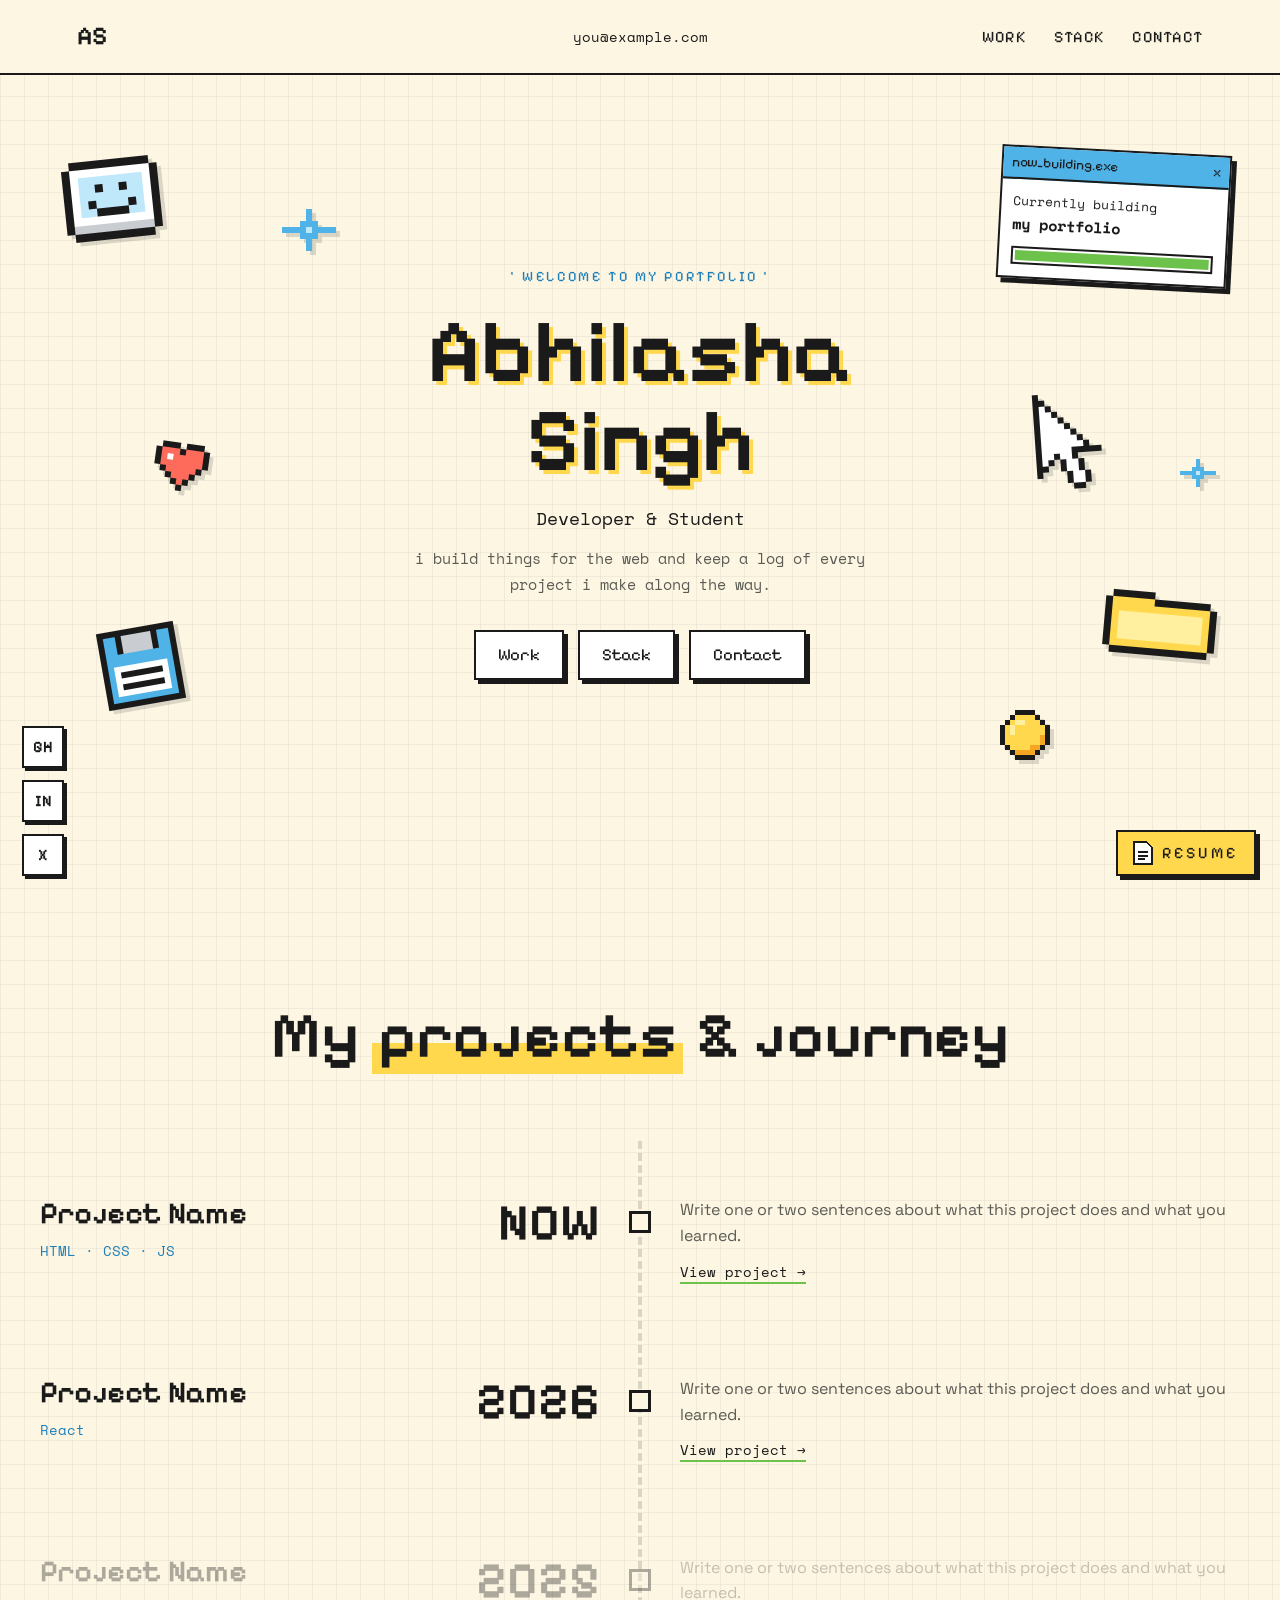
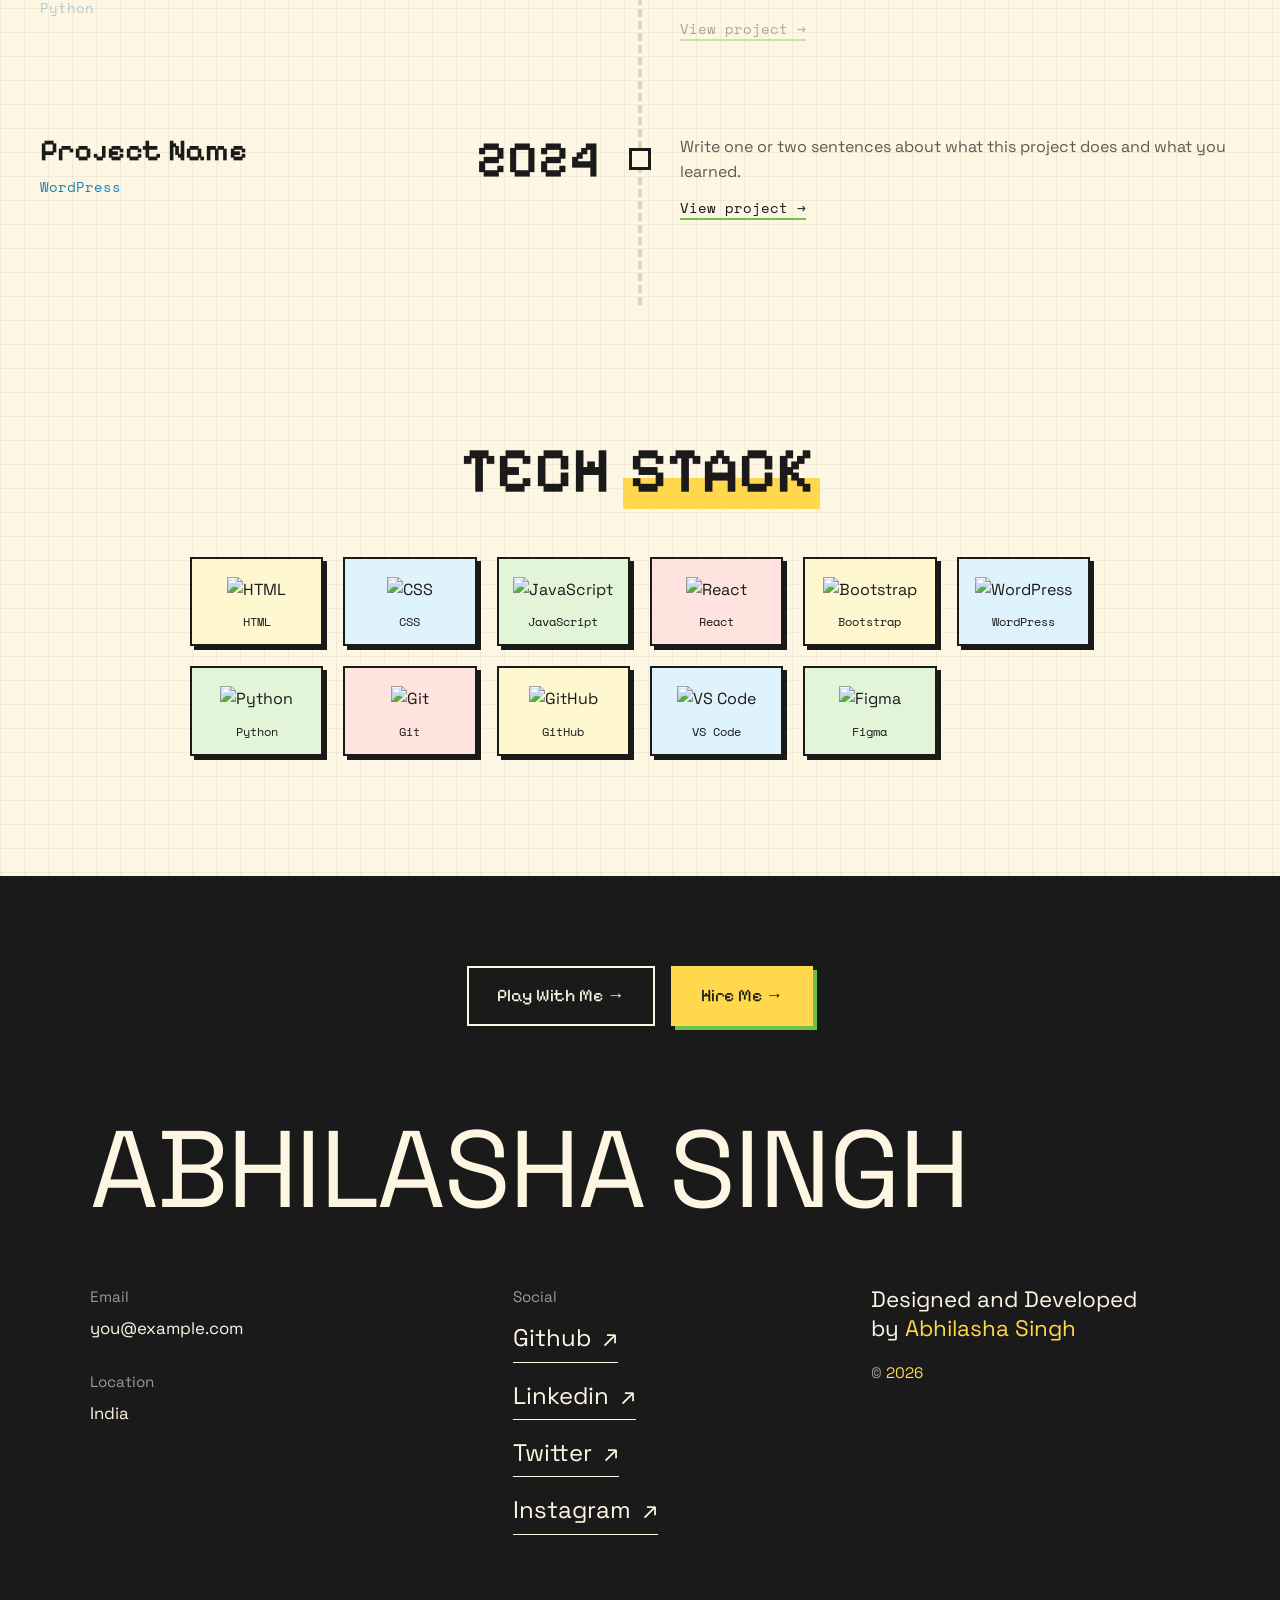
==== index.html @ d22fb665 "second commit" ====
<!DOCTYPE html>
<html lang="en">
<head>
  <meta charset="UTF-8">
  <meta name="viewport" content="width=device-width, initial-scale=1.0">
  <title>Abhilasha Singh | Portfolio</title>

  <!-- Fonts: Pixelify Sans (pixel), Space Grotesk (clean), Space Mono (code-like) -->
  <link rel="preconnect" href="https://fonts.googleapis.com">
  <link rel="preconnect" href="https://fonts.gstatic.com" crossorigin>
  <link href="https://fonts.googleapis.com/css2?family=Pixelify+Sans:wght@400;600&family=Space+Grotesk:wght@300;400;500&family=Space+Mono&display=swap" rel="stylesheet">

  <link rel="stylesheet" href="style.css">
</head>
<body>

  <!-- ========== TOP NAV ========== -->
  <header class="nav">
    <a class="logo" href="#home">AS</a>
    <a class="nav-email" href="mailto:you@example.com">you@example.com</a>
    <nav class="nav-links">
      <a href="#work">Work</a>
      <a href="#stack">Stack</a>
      <a href="#contact">Contact</a>
    </nav>
  </header>

  <!-- ========== FIXED SOCIAL ICONS ========== -->
  <aside class="socials">
    <a class="soc" href="https://github.com/yourusername" target="_blank" rel="noopener" aria-label="GitHub">GH</a>
    <a class="soc" href="https://linkedin.com/in/yourusername" target="_blank" rel="noopener" aria-label="LinkedIn">IN</a>
    <a class="soc" href="https://x.com/yourusername" target="_blank" rel="noopener" aria-label="X">X</a>
  </aside>

  <!-- ========== FIXED RESUME BUTTON ========== -->
<a class="resume" id="resumeBtn" href="resume.pdf" target="_blank" rel="noopener">    <svg viewBox="0 0 10 12" width="18" height="22" shape-rendering="crispEdges" style="overflow:visible" aria-hidden="true">
      <path d="M0 0h7l3 3v9H0z" fill="#fff" stroke="#1a1a1a" stroke-width="1"/>
      <rect x="2" y="5" width="6" height="1" fill="#1a1a1a"/>
      <rect x="2" y="7" width="6" height="1" fill="#1a1a1a"/>
      <rect x="2" y="9" width="4" height="1" fill="#1a1a1a"/>
    </svg>
    RESUME
  </a>

  <main>

    <!-- ========== HERO ========== -->
    <section id="home" class="hero">

      <!-- Stickers (drawn by script.js). You can drag them around! -->
      <div class="sticker s-computer" data-sprite="computer" data-scale="8"></div>
      <div class="sticker s-heart" data-sprite="heart" data-scale="6"></div>
      <div class="sticker s-floppy" data-sprite="floppy" data-scale="6"></div>
      <div class="sticker s-sparkle1" data-sprite="sparkle" data-scale="6"></div>
      <div class="sticker s-sparkle2" data-sprite="sparkle" data-scale="4"></div>
      <div class="sticker s-cursor" data-sprite="cursor" data-scale="6"></div>
      <div class="sticker s-folder" data-sprite="folder" data-scale="7"></div>
      <div class="sticker s-coin" data-sprite="coin" data-scale="5"></div>

      <!-- Retro window sticker -->
      <div class="sticker window s-window">
        <div class="win-bar"><span>now_building.exe</span><span>x</span></div>
        <div class="win-body">
          <p>Currently building</p>
          <strong>my portfolio</strong>
          <div class="loading"><i></i></div>
        </div>
      </div>

      <!-- Centered intro text -->
      <div class="hero-content">
        <p class="eyebrow">* WELCOME TO MY PORTFOLIO *</p>
        <h1>Abhilasha<br>Singh</h1>
        <p class="role">Developer &amp; Student</p>
        <p class="tagline">
          i build things for the web and keep a log of every project i make along the way.
        </p>
        <div class="hero-btns">
          <a class="px-btn" href="#work">Work</a>
          <a class="px-btn" href="#stack">Stack</a>
          <a class="px-btn" href="#contact">Contact</a>
        </div>
      </div>
    </section>

    <!-- ========== WORK TIMELINE ========== -->
    <section id="work" class="section container">
      <h2 class="section-title">My <span>projects</span> &amp; journey</h2>

      <div class="timeline">
        <div class="timeline-fill"></div>

        <!-- TIMELINE ITEM (copy this whole block to add more) -->
        <article class="t-item">
          <div class="t-left">
            <div>
              <h3>Project Name</h3>
              <p class="t-sub">HTML · CSS · JS</p>
            </div>
            <div class="t-year">NOW</div>
          </div>
          <div class="t-right">
            <p>Write one or two sentences about what this project does and what you learned.</p>
            <a href="#" target="_blank" rel="noopener">View project →</a>
          </div>
        </article>

        <article class="t-item">
          <div class="t-left">
            <div>
              <h3>Project Name</h3>
              <p class="t-sub">React</p>
            </div>
            <div class="t-year">2026</div>
          </div>
          <div class="t-right">
            <p>Write one or two sentences about what this project does and what you learned.</p>
            <a href="#" target="_blank" rel="noopener">View project →</a>
          </div>
        </article>

        <article class="t-item">
          <div class="t-left">
            <div>
              <h3>Project Name</h3>
              <p class="t-sub">Python</p>
            </div>
            <div class="t-year">2025</div>
          </div>
          <div class="t-right">
            <p>Write one or two sentences about what this project does and what you learned.</p>
            <a href="#" target="_blank" rel="noopener">View project →</a>
          </div>
        </article>

        <article class="t-item">
          <div class="t-left">
            <div>
              <h3>Project Name</h3>
              <p class="t-sub">WordPress</p>
            </div>
            <div class="t-year">2024</div>
          </div>
          <div class="t-right">
            <p>Write one or two sentences about what this project does and what you learned.</p>
            <a href="#" target="_blank" rel="noopener">View project →</a>
          </div>
        </article>
      </div>
    </section>

    <!-- ========== TECH STACK ========== -->
    <section id="stack" class="section container">
      <h2 class="section-title">TECH <span>STACK</span></h2>
      <div class="stack-grid" id="stackGrid"></div>
    </section>

  </main>

  <!-- ========== FOOTER ========== -->
  <footer id="contact" class="footer">
    <div class="cta">
      <a class="btn-ghost" href="#home">Play With Me →</a>
      <a class="btn-solid" href="mailto:you@example.com">Hire Me →</a>
    </div>

    <h2 class="big-name">Abhilasha Singh</h2>

    <div class="footer-cols">
      <div>
        <p class="label">Email</p>
        <a class="value" href="mailto:you@example.com">you@example.com</a>
        <p class="label spaced">Location</p>
        <p class="value">India</p>
      </div>

      <div>
        <p class="label">Social</p>
        <ul class="links">
          <li><a href="https://github.com/yourusername" target="_blank" rel="noopener">Github <span>↗</span></a></li>
          <li><a href="https://linkedin.com/in/yourusername" target="_blank" rel="noopener">Linkedin <span>↗</span></a></li>
          <li><a href="https://x.com/yourusername" target="_blank" rel="noopener">Twitter <span>↗</span></a></li>
          <li><a href="https://instagram.com/yourusername" target="_blank" rel="noopener">Instagram <span>↗</span></a></li>
        </ul>
      </div>

      <div class="credit">
        <p>Designed and Developed<br>by <span>Abhilasha Singh</span></p>
        <p class="copy">© <span id="year">2026</span></p>
      </div>
    </div>
  </footer>
  <!-- ========== RESUME POP-UP WINDOW ========== -->
  <div class="modal" id="resumeModal" aria-hidden="true">
    <div class="modal-window" role="dialog" aria-label="Resume">
      <div class="modal-bar">
        <span>resume.pdf</span>
        <div class="modal-actions">
          <a href="resume.pdf" download>Download ↓</a>
          <button class="win-close" data-close aria-label="Close">x</button>
        </div>
      </div>
      <div class="modal-body">
        <iframe id="resumeFrame" title="My resume"></iframe>
      </div>
    </div>
  </div>
  <script src="script.js"></script>
</body>
</html>
---- style.css ----
/* ---------- BASICS ---------- */
* {
    margin: 0;
    padding: 0;
    box-sizing: border-box;
}

:root {
    --cream: #fdf6e3;
    --ink: #1a1a1a;
    --yellow: #ffd84d;
    --green: #6cc24a;
    --green-dark: #2f7d32;
    --blue: #4fb3e8;
    --blue-dark: #1d7fb8;
    --coral: #ff6b5b;
    --muted: #5b5b55;
}

html {
    scroll-behavior: smooth;
}

body {
    font-family: "Space Grotesk", sans-serif;
    color: var(--ink);
    background-color: var(--cream);
    /* graph-paper grid */
    background-image:
        linear-gradient(rgba(26, 26, 26, 0.05) 1px, transparent 1px),
        linear-gradient(90deg, rgba(26, 26, 26, 0.05) 1px, transparent 1px);
    background-size: 24px 24px;
    line-height: 1.6;
}

a {
    color: inherit;
    text-decoration: none;
}

ul {
    list-style: none;
}

section {
    scroll-margin-top: 64px;
}

/* ---------- PIXEL BUTTON ---------- */
.px-btn {
    display: inline-block;
    font-family: "Pixelify Sans", sans-serif;
    font-size: 1.05rem;
    background: #fff;
    border: 2px solid var(--ink);
    box-shadow: 4px 4px 0 var(--ink);
    padding: 10px 22px;
    transition: transform 0.1s, box-shadow 0.1s, background 0.1s;
}

.px-btn:hover {
    background: var(--yellow);
    transform: translate(2px, 2px);
    box-shadow: 2px 2px 0 var(--ink);
}

/* ---------- NAV ---------- */
.nav {
    position: sticky;
    top: 0;
    z-index: 50;
    display: grid;
    grid-template-columns: 1fr auto 1fr;
    align-items: center;
    padding: 16px 6%;
    background: rgba(253, 246, 227, 0.95);
    border-bottom: 2px solid var(--ink);
}

.logo {
    font-family: "Pixelify Sans", sans-serif;
    font-weight: 600;
    font-size: 1.6rem;
    justify-self: start;
}

.nav-email {
    font-family: "Space Mono", monospace;
    font-size: 0.9rem;
}

.nav-links {
    justify-self: end;
    display: flex;
    gap: 28px;
    font-family: "Pixelify Sans", sans-serif;
    text-transform: uppercase;
    letter-spacing: 0.08em;
}

.nav a:hover {
    background: var(--yellow);
}

/* ---------- FIXED SOCIALS + RESUME ---------- */
.socials {
    position: fixed;
    left: 22px;
    bottom: 24px;
    z-index: 60;
    display: flex;
    flex-direction: column;
    gap: 12px;
}

.soc {
    width: 42px;
    height: 42px;
    display: grid;
    place-items: center;
    background: #fff;
    border: 2px solid var(--ink);
    box-shadow: 3px 3px 0 var(--ink);
    font-family: "Pixelify Sans", sans-serif;
    font-weight: 600;
    transition: transform 0.1s, box-shadow 0.1s, background 0.1s;
}

.soc:hover {
    background: var(--green);
    transform: translate(2px, 2px);
    box-shadow: 1px 1px 0 var(--ink);
}

.resume {
    position: fixed;
    right: 24px;
    bottom: 24px;
    z-index: 60;
    display: flex;
    align-items: center;
    gap: 10px;
    background: var(--yellow);
    border: 2px solid var(--ink);
    box-shadow: 4px 4px 0 var(--ink);
    padding: 8px 16px;
    font-family: "Pixelify Sans", sans-serif;
    letter-spacing: 0.2em;
    transition: transform 0.1s, box-shadow 0.1s;
}

.resume:hover {
    transform: translate(2px, 2px);
    box-shadow: 2px 2px 0 var(--ink);
}

/* ---------- HERO ---------- */
.hero {
    position: relative;
    min-height: calc(100vh - 64px);
    display: flex;
    align-items: center;
    justify-content: center;
    text-align: center;
    padding: 60px 20px 100px;
    overflow: hidden;
}

.hero-content {
    position: relative;
    z-index: 2;
    max-width: 700px;
}

.eyebrow {
    font-family: "Pixelify Sans", sans-serif;
    letter-spacing: 0.18em;
    font-size: 0.9rem;
    color: var(--blue-dark);
    margin-bottom: 18px;
}

.hero h1 {
    font-family: "Pixelify Sans", sans-serif;
    font-weight: 600;
    font-size: clamp(2.8rem, 9vw, 5.6rem);
    line-height: 1;
    text-shadow: 4px 4px 0 var(--yellow);
    margin-bottom: 18px;
}

.role {
    font-family: "Space Mono", monospace;
    font-size: 1.1rem;
}

.tagline {
    font-family: "Space Mono", monospace;
    color: var(--muted);
    font-size: 0.95rem;
    line-height: 1.7;
    max-width: 480px;
    margin: 14px auto 32px;
}

.hero-btns {
    display: flex;
    gap: 14px;
    justify-content: center;
    flex-wrap: wrap;
}

/* ---------- STICKERS ---------- */
.sticker {
    position: absolute;
    z-index: 1;
    cursor: grab;
    touch-action: none;
    user-select: none;
    transform: rotate(var(--r, 0deg));
    animation: bob 3.2s steps(8) infinite;
    animation-delay: var(--d, 0s);
    filter: drop-shadow(4px 4px 0 rgba(26, 26, 26, 0.15));
}

.sticker svg {
    display: block;
}

.sticker.dragging {
    cursor: grabbing;
    animation: none;
}

@keyframes bob {

    0%,
    100% {
        transform: translateY(0) rotate(var(--r, 0deg));
    }

    50% {
        transform: translateY(-8px) rotate(var(--r, 0deg));
    }
}

/* where each sticker sits (percent of the hero area) */
.s-computer {
    left: 5%;
    top: 10%;
    --r: -6deg;
}

.s-heart {
    left: 12%;
    top: 44%;
    --r: 8deg;
    --d: -1s;
}

.s-floppy {
    left: 8%;
    top: 66%;
    --r: -10deg;
    --d: -2s;
}

.s-sparkle1 {
    left: 22%;
    top: 16%;
    --d: -0.5s;
}

.s-sparkle2 {
    right: 5%;
    top: 46%;
    --d: -1.5s;
}

.s-window {
    right: 4%;
    top: 9%;
    --r: 3deg;
    width: 230px;
}

.s-cursor {
    right: 14%;
    top: 38%;
    --r: -4deg;
    --d: -0.8s;
}

.s-folder {
    right: 5%;
    top: 62%;
    --r: 5deg;
    --d: -1.2s;
}

.s-coin {
    right: 18%;
    top: 76%;
    --d: -2.2s;
}

/* retro window sticker */
.window {
    background: #fff;
    border: 2px solid var(--ink);
    box-shadow: 5px 5px 0 var(--ink);
    text-align: left;
    filter: none;
}

.win-bar {
    display: flex;
    justify-content: space-between;
    background: var(--blue);
    border-bottom: 2px solid var(--ink);
    padding: 4px 8px;
    font-family: "Pixelify Sans", sans-serif;
    font-size: 0.85rem;
}

.win-body {
    padding: 12px;
    font-family: "Space Mono", monospace;
    font-size: 0.8rem;
}

.win-body strong {
    font-size: 0.95rem;
}

.loading {
    height: 18px;
    border: 2px solid var(--ink);
    margin-top: 10px;
    padding: 2px;
    background: #fff;
}

.loading i {
    display: block;
    height: 100%;
    background: var(--green);
    animation: load 4s steps(8) infinite;
}

@keyframes load {
    from {
        width: 0;
    }

    to {
        width: 100%;
    }
}

/* ---------- SECTIONS ---------- */
.container {
    width: 100%;
    max-width: 1200px;
    margin: 0 auto;
    padding-left: max(90px, 6vw);
    padding-right: max(90px, 6vw);
}

.section {
    padding: 90px 0 40px;
}

.section-title {
    font-family: "Pixelify Sans", sans-serif;
    font-weight: 600;
    font-size: clamp(2.2rem, 6vw, 4rem);
    line-height: 1.1;
    text-align: center;
}

.section-title span {
    background: linear-gradient(transparent 60%, var(--yellow) 60%);
    padding: 0 6px;
}

/* ---------- TIMELINE ---------- */
.timeline {
    position: relative;
    margin-top: 70px;
    padding: 10px 0 40px;
}

/* grey dashed track */
.timeline::before {
    content: "";
    position: absolute;
    left: 50%;
    top: 0;
    bottom: 0;
    width: 4px;
    transform: translateX(-50%);
    background: repeating-linear-gradient(to bottom, rgba(26, 26, 26, 0.15) 0 8px, transparent 8px 12px);
}

/* green line that grows as you scroll (height is set by script.js) */
.timeline-fill {
    position: absolute;
    left: 50%;
    top: 0;
    width: 4px;
    height: 0;
    transform: translateX(-50%);
    background: repeating-linear-gradient(to bottom, var(--green) 0 8px, transparent 8px 12px);
    z-index: 1;
}

.t-item {
    position: relative;
    display: grid;
    grid-template-columns: 1fr 1fr;
    column-gap: 80px;
    align-items: start;
    padding: 46px 0;
    opacity: 0.35;
    transition: opacity 0.4s;
}

.t-item.active {
    opacity: 1;
}

/* square dot on the line */
.t-item::before {
    content: "";
    position: absolute;
    left: 50%;
    top: 60px;
    width: 16px;
    height: 16px;
    transform: translateX(-50%);
    background: var(--cream);
    border: 3px solid var(--ink);
    z-index: 2;
}

.t-item.active::before {
    background: var(--yellow);
}

.t-left {
    display: flex;
    justify-content: space-between;
    align-items: flex-start;
    gap: 20px;
}

.t-left h3 {
    font-family: "Pixelify Sans", sans-serif;
    font-weight: 600;
    font-size: 1.9rem;
    line-height: 1.1;
}

.t-sub {
    font-family: "Space Mono", monospace;
    color: var(--blue-dark);
    margin-top: 8px;
    font-size: 0.9rem;
}

.t-year {
    font-family: "Pixelify Sans", sans-serif;
    font-weight: 600;
    font-size: 3.2rem;
    line-height: 1;
}

.t-right p {
    color: var(--muted);
    margin-bottom: 10px;
}

.t-right a {
    font-family: "Space Mono", monospace;
    font-size: 0.9rem;
    border-bottom: 2px solid var(--green);
}

.t-right a:hover {
    background: var(--yellow);
}

/* ---------- TECH STACK ---------- */
.stack-grid {
    display: grid;
    grid-template-columns: repeat(auto-fill, minmax(120px, 1fr));
    gap: 20px;
    max-width: 900px;
    margin: 50px auto 0;
}

.tile {
    background: #fff;
    border: 2px solid var(--ink);
    box-shadow: 4px 4px 0 var(--ink);
    padding: 18px 8px 12px;
    text-align: center;
    transition: transform 0.12s, box-shadow 0.12s;
}

.tile:nth-child(4n+1) {
    background: #fff7cf;
}

.tile:nth-child(4n+2) {
    background: #dff3fc;
}

.tile:nth-child(4n+3) {
    background: #e3f5d8;
}

.tile:nth-child(4n+4) {
    background: #ffe3de;
}

.tile:hover {
    transform: translate(-2px, -2px);
    box-shadow: 6px 6px 0 var(--green);
}

.tile img {
    width: 44px;
    height: 44px;
}

.tile span {
    display: block;
    margin-top: 10px;
    font-family: "Space Mono", monospace;
    font-size: 0.78rem;
}

/* ---------- FOOTER ---------- */
.footer {
    background: var(--ink);
    color: var(--cream);
    padding: 90px max(90px, 6vw) 80px;
    margin-top: 80px;
}

.cta {
    display: flex;
    justify-content: center;
    gap: 16px;
    flex-wrap: wrap;
    margin-bottom: 90px;
}

.btn-ghost,
.btn-solid {
    font-family: "Pixelify Sans", sans-serif;
    font-size: 1.1rem;
    padding: 14px 28px;
    border: 2px solid var(--cream);
    transition: transform 0.1s, box-shadow 0.1s;
}

.btn-ghost:hover {
    background: var(--cream);
    color: var(--ink);
}

.btn-solid {
    background: var(--yellow);
    color: var(--ink);
    border-color: var(--yellow);
    box-shadow: 4px 4px 0 var(--green);
}

.btn-solid:hover {
    transform: translate(2px, 2px);
    box-shadow: 2px 2px 0 var(--green);
}

.big-name {
    font-family: "Space Grotesk", sans-serif;
    font-weight: 400;
    font-size: clamp(2.2rem, 8.5vw, 7.5rem);
    line-height: 1;
    text-transform: uppercase;
    letter-spacing: -0.02em;
    margin-bottom: 60px;
}

.footer-cols {
    display: grid;
    grid-template-columns: 1.2fr 1fr 1fr;
    gap: 40px;
    align-items: start;
}

.label {
    color: #9a9a90;
    font-size: 0.95rem;
    margin-bottom: 6px;
}

.label.spaced {
    margin-top: 28px;
}

.value {
    font-size: 1.05rem;
}

a.value:hover {
    color: var(--yellow);
}

.links li {
    margin-bottom: 10px;
}

.links a {
    display: inline-flex;
    gap: 12px;
    font-size: 1.5rem;
    padding: 4px 0;
    border-bottom: 1px solid var(--cream);
}

.links a:hover {
    color: var(--yellow);
    border-color: var(--yellow);
}

.credit {
    font-size: 1.4rem;
    line-height: 1.3;
}

.credit span {
    color: var(--yellow);
}

.credit .copy {
    font-size: 0.95rem;
    color: #9a9a90;
    margin-top: 20px;
}

/* ---------- SMALLER SCREENS ---------- */
@media (max-width: 1000px) {

    .s-computer,
    .s-window,
    .s-folder,
    .s-floppy,
    .s-cursor {
        display: none;
    }

    .s-heart {
        left: 8%;
        top: 8%;
    }

    .s-sparkle1 {
        left: auto;
        right: 10%;
        top: 10%;
    }

    .s-sparkle2 {
        right: auto;
        left: 12%;
        top: auto;
        bottom: 8%;
    }

    .s-coin {
        right: 12%;
        top: auto;
        bottom: 10%;
    }
}

@media (max-width: 800px) {
    .nav {
        grid-template-columns: 1fr auto;
    }

    .nav-email {
        display: none;
    }

    .socials {
        display: none;
    }

    .container {
        padding-left: 20px;
        padding-right: 20px;
    }

    .timeline::before,
    .timeline-fill {
        left: 14px;
    }

    .t-item {
        grid-template-columns: 1fr;
        row-gap: 14px;
        padding-left: 44px;
    }

    .t-item::before {
        left: 14px;
    }

    .t-left {
        flex-direction: column-reverse;
        gap: 6px;
    }

    .t-year {
        font-size: 2.4rem;
    }

    .footer {
        padding: 70px 20px 100px;
    }

    .footer-cols {
        grid-template-columns: 1fr;
    }
}

@media (prefers-reduced-motion: reduce) {

    .sticker,
    .loading i {
        animation: none;
    }
}

/* ---------- RESUME POP-UP ---------- */
.modal {
    position: fixed;
    inset: 0;
    z-index: 100;
    display: none;
    align-items: center;
    justify-content: center;
    padding: 20px;
    background: rgba(26, 26, 26, 0.55);
}

.modal.open {
    display: flex;
}

.modal-window {
    width: min(900px, 100%);
    height: min(90vh, 900px);
    display: flex;
    flex-direction: column;
    background: #fff;
    border: 2px solid var(--ink);
    box-shadow: 8px 8px 0 var(--ink);
    animation: pop 0.25s steps(4);
}

@keyframes pop {
    from {
        transform: scale(0.92);
        opacity: 0;
    }

    to {
        transform: scale(1);
        opacity: 1;
    }
}

.modal-bar {
    display: flex;
    justify-content: space-between;
    align-items: center;
    background: var(--blue);
    border-bottom: 2px solid var(--ink);
    padding: 6px 10px;
    font-family: "Pixelify Sans", sans-serif;
}

.modal-actions {
    display: flex;
    align-items: center;
    gap: 10px;
}

.modal-actions a {
    font-family: "Space Mono", monospace;
    font-size: 0.8rem;
    background: #fff;
    border: 2px solid var(--ink);
    padding: 2px 10px;
}

.modal-actions a:hover {
    background: var(--yellow);
}

.win-close {
    width: 28px;
    height: 28px;
    background: var(--coral);
    border: 2px solid var(--ink);
    font-family: "Pixelify Sans", sans-serif;
    font-size: 1rem;
    cursor: pointer;
}

.win-close:hover {
    background: var(--yellow);
}

.modal-body {
    flex: 1;
    background: var(--cream);
}

.modal-body iframe {
    display: block;
    width: 100%;
    height: 100%;
    border: 0;
}

body.no-scroll {
    overflow: hidden;
}
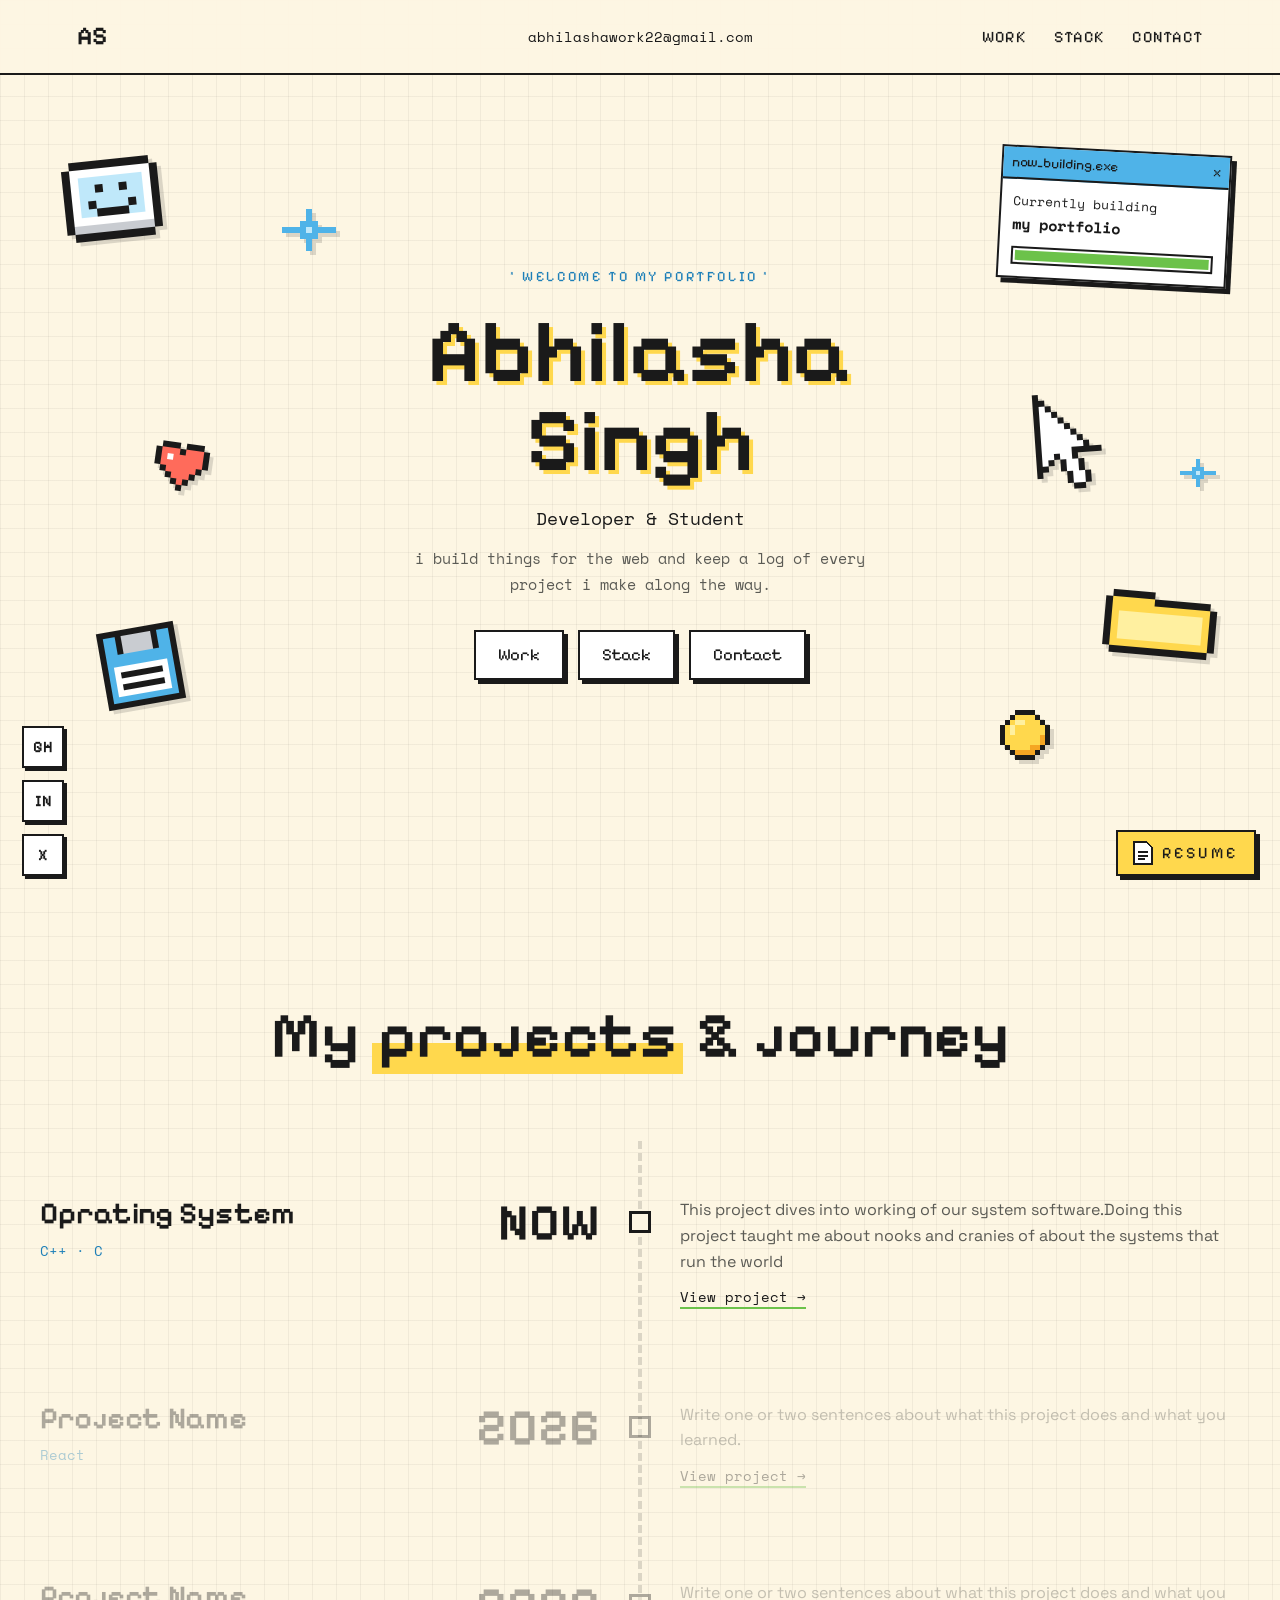
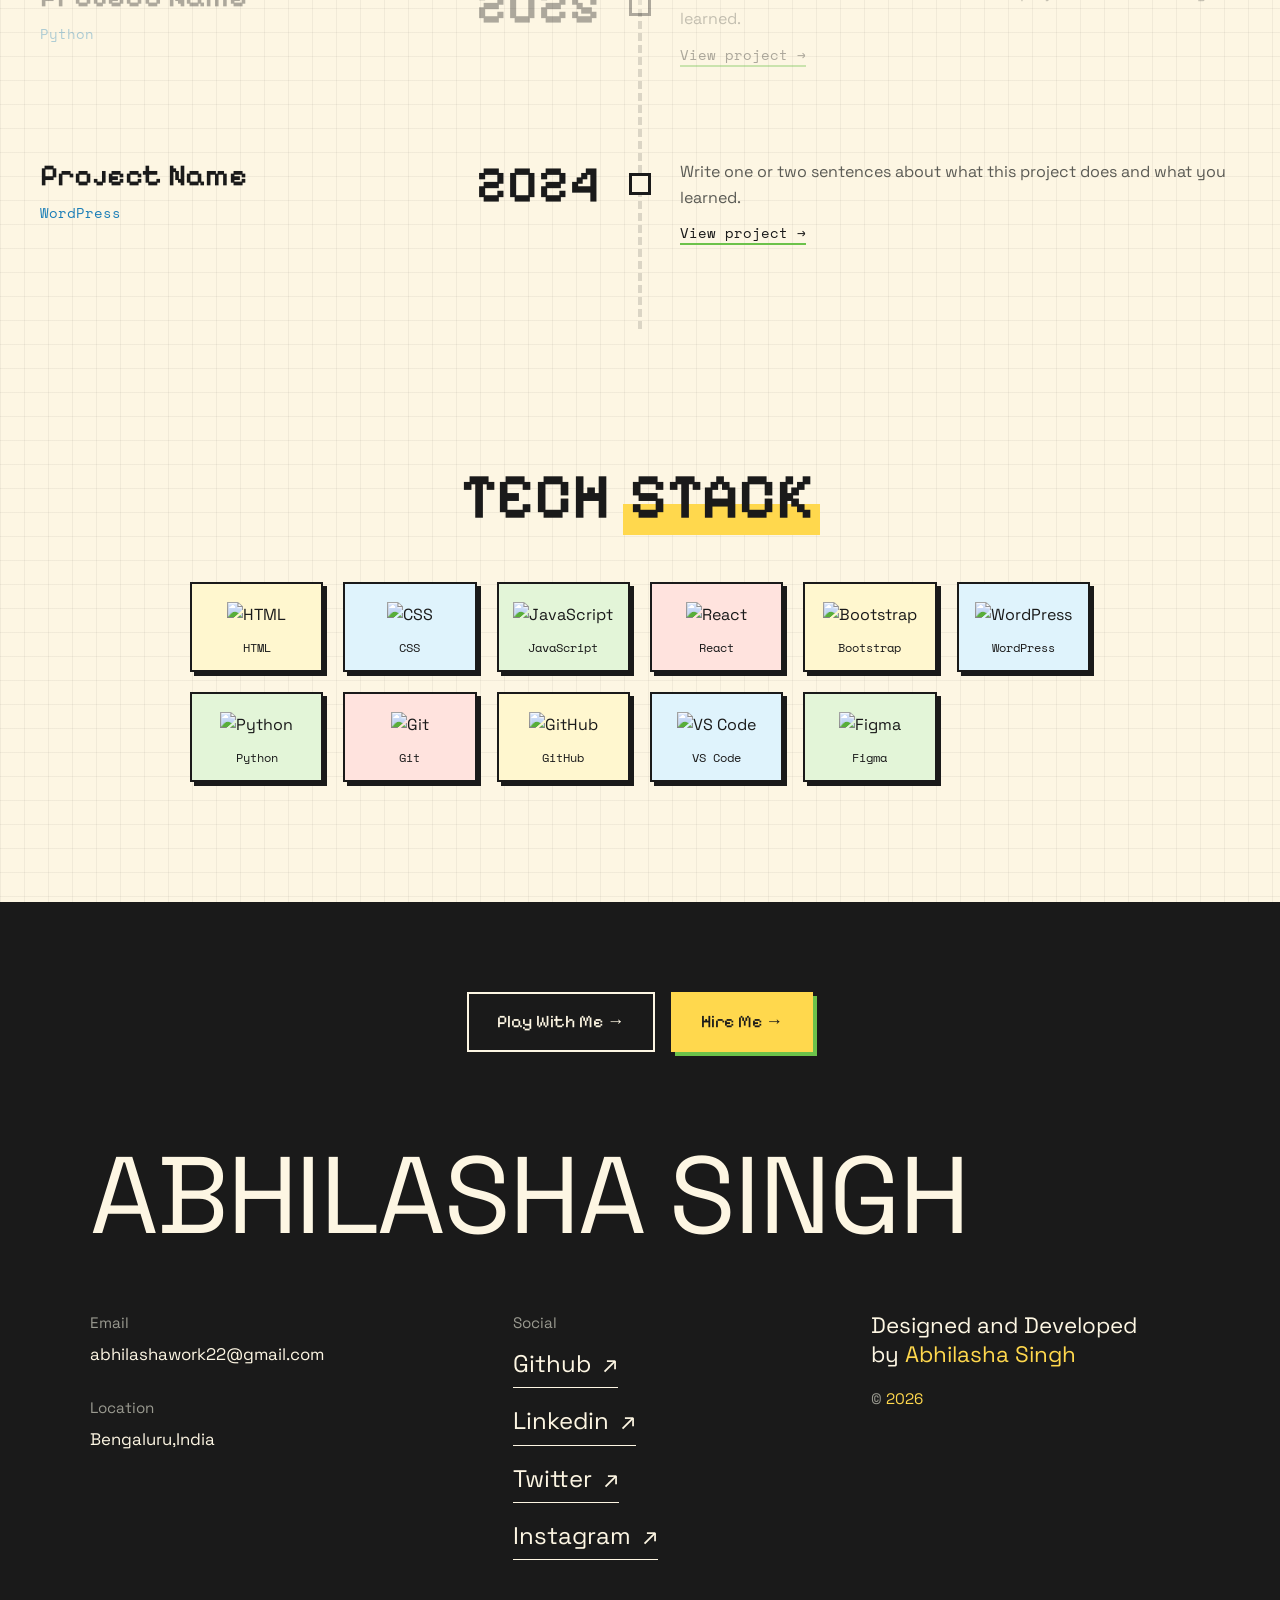
==== commit a7be09e4: "changes done" ====
--- a/index.html
+++ b/index.html
@@ -17,7 +17,7 @@
   <!-- ========== TOP NAV ========== -->
   <header class="nav">
     <a class="logo" href="#home">AS</a>
-    <a class="nav-email" href="mailto:you@example.com">you@example.com</a>
+    <a class="nav-email" href="mailto:abhilashawork22@gmail.com">abhilashawork22@gmail.com</a>
     <nav class="nav-links">
       <a href="#work">Work</a>
       <a href="#stack">Stack</a>
@@ -27,8 +27,8 @@
 
   <!-- ========== FIXED SOCIAL ICONS ========== -->
   <aside class="socials">
-    <a class="soc" href="https://github.com/yourusername" target="_blank" rel="noopener" aria-label="GitHub">GH</a>
-    <a class="soc" href="https://linkedin.com/in/yourusername" target="_blank" rel="noopener" aria-label="LinkedIn">IN</a>
+    <a class="soc" href="https://github.com/prikly" target="_blank" rel="noopener" aria-label="GitHub">GH</a>
+    <a class="soc" href="https://www.linkedin.com/in/abhilasha-singh-40401524b/" target="_blank" rel="noopener" aria-label="LinkedIn">IN</a>
     <a class="soc" href="https://x.com/yourusername" target="_blank" rel="noopener" aria-label="X">X</a>
   </aside>
 
@@ -94,13 +94,15 @@
         <article class="t-item">
           <div class="t-left">
             <div>
-              <h3>Project Name</h3>
-              <p class="t-sub">HTML · CSS · JS</p>
+              <h3>Oprating System</h3>
+              <p class="t-sub">C++ · C </p>
             </div>
             <div class="t-year">NOW</div>
           </div>
           <div class="t-right">
-            <p>Write one or two sentences about what this project does and what you learned.</p>
+            <p>This project dives into working of our system software.Doing this project taught me 
+              about nooks and cranies of about the systems that run the world
+            </p>
             <a href="#" target="_blank" rel="noopener">View project →</a>
           </div>
         </article>
@@ -160,7 +162,7 @@
   <!-- ========== FOOTER ========== -->
   <footer id="contact" class="footer">
     <div class="cta">
-      <a class="btn-ghost" href="#home">Play With Me →</a>
+      <a class="btn-ghost" href="game.html">Play With Me →</a>
       <a class="btn-solid" href="mailto:you@example.com">Hire Me →</a>
     </div>
 
@@ -169,18 +171,18 @@
     <div class="footer-cols">
       <div>
         <p class="label">Email</p>
-        <a class="value" href="mailto:you@example.com">you@example.com</a>
+        <a class="value" href="mailto:abhilashawork22@gmail.com">abhilashawork22@gmail.com</a>
         <p class="label spaced">Location</p>
-        <p class="value">India</p>
+        <p class="value">Bengaluru,India</p>
       </div>
 
       <div>
         <p class="label">Social</p>
         <ul class="links">
-          <li><a href="https://github.com/yourusername" target="_blank" rel="noopener">Github <span>↗</span></a></li>
-          <li><a href="https://linkedin.com/in/yourusername" target="_blank" rel="noopener">Linkedin <span>↗</span></a></li>
-          <li><a href="https://x.com/yourusername" target="_blank" rel="noopener">Twitter <span>↗</span></a></li>
-          <li><a href="https://instagram.com/yourusername" target="_blank" rel="noopener">Instagram <span>↗</span></a></li>
+          <li><a href="https://github.com/prikly" target="_blank" rel="noopener">Github <span>↗</span></a></li>
+          <li><a href="https://www.linkedin.com/in/abhilasha-singh-40401524b/" target="_blank" rel="noopener">Linkedin <span>↗</span></a></li>
+          <li><a href="https://x.com/crescere_nari" target="_blank" rel="noopener">Twitter <span>↗</span></a></li>
+          <li><a href="https://www.instagram.com/crescere.nari/" target="_blank" rel="noopener">Instagram <span>↗</span></a></li>
         </ul>
       </div>
 
